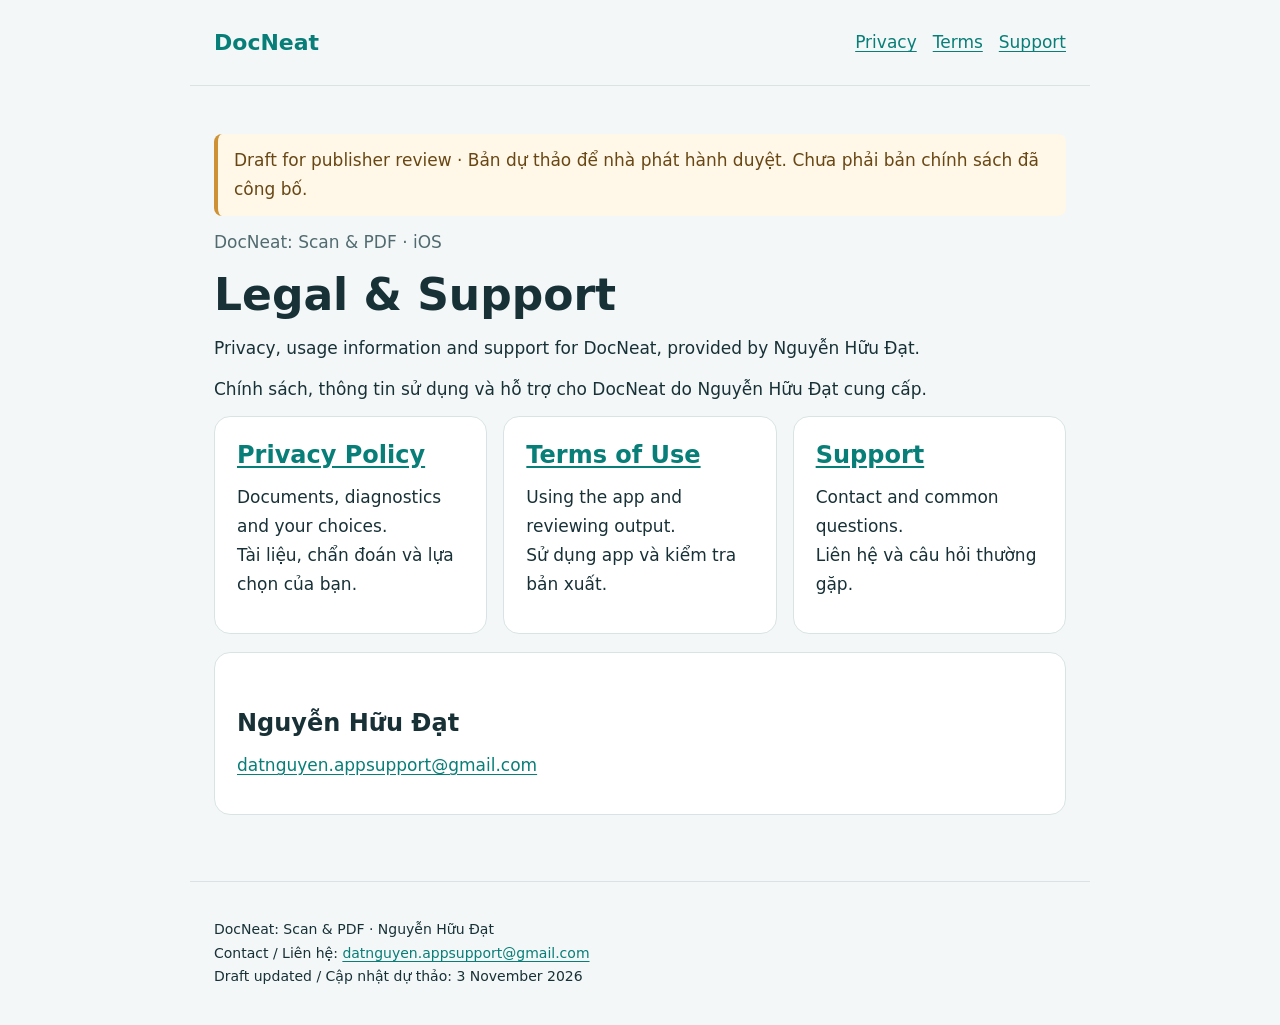
==== index.html @ e888bd0f "Add DocNeat legal pages" ====
<!doctype html>
<html lang="en"><head><meta charset="utf-8"><meta name="viewport" content="width=device-width, initial-scale=1"><meta name="description" content="Privacy, terms and support for DocNeat: Scan &amp; PDF."><title>Legal &amp; Support · DocNeat</title><link rel="stylesheet" href="styles.css"></head><body>
<header><a class="brand" href="index.html">DocNeat</a><nav aria-label="Main navigation"><a href="privacy.html">Privacy</a><a href="terms.html">Terms</a><a href="support.html">Support</a></nav></header>
<main><p class="notice">Draft for publisher review · Bản dự thảo để nhà phát hành duyệt. Chưa phải bản chính sách đã công bố.</p><p class="muted">DocNeat: Scan &amp; PDF · iOS</p><h1>Legal &amp; Support</h1><p>Privacy, usage information and support for DocNeat, provided by Nguyễn Hữu Đạt.</p><p lang="vi">Chính sách, thông tin sử dụng và hỗ trợ cho DocNeat do Nguyễn Hữu Đạt cung cấp.</p><div class="cards"><article class="card"><h2><a href="privacy.html">Privacy Policy</a></h2><p>Documents, diagnostics and your choices.<br><span lang="vi">Tài liệu, chẩn đoán và lựa chọn của bạn.</span></p></article><article class="card"><h2><a href="terms.html">Terms of Use</a></h2><p>Using the app and reviewing output.<br><span lang="vi">Sử dụng app và kiểm tra bản xuất.</span></p></article><article class="card"><h2><a href="support.html">Support</a></h2><p>Contact and common questions.<br><span lang="vi">Liên hệ và câu hỏi thường gặp.</span></p></article></div><section class="card"><h2>Nguyễn Hữu Đạt</h2><p><a href="mailto:datnguyen.appsupport@gmail.com">datnguyen.appsupport@gmail.com</a></p></section></main>
<footer><p>DocNeat: Scan &amp; PDF · Nguyễn Hữu Đạt<br>Contact / Liên hệ: <a href="mailto:datnguyen.appsupport@gmail.com">datnguyen.appsupport@gmail.com</a><br>Draft updated / Cập nhật dự thảo: 3 November 2026</p></footer></body></html>
---- styles.css ----
*{box-sizing:border-box}html{scroll-behavior:smooth}body{margin:0;background:#f3f7f7;color:#183137;font:17px/1.7 system-ui,-apple-system,sans-serif}a{color:#087e78;text-underline-offset:3px}a:hover{text-decoration-thickness:2px}a:focus-visible{outline:3px solid #d38c24;outline-offset:4px}header,main,footer{max-width:900px;margin:auto;padding:24px}header{display:flex;gap:16px;justify-content:space-between;align-items:center;flex-wrap:wrap;border-bottom:1px solid #d8e4e3}.brand{font-size:22px;font-weight:750;text-decoration:none}nav{display:flex;flex-wrap:wrap;gap:16px}main{padding-top:36px;padding-bottom:48px}h1{font-size:clamp(30px,6vw,44px);line-height:1.2;margin:12px 0}h2{font-size:24px;line-height:1.35;margin:32px 0 12px}h3{font-size:19px;line-height:1.4;margin:24px 0 8px}p{margin:12px 0}.muted{color:#526b70}.notice{border-left:4px solid #ce9235;background:#fff7e8;padding:12px 16px;border-radius:8px;color:#684714}.language-nav{margin:24px 0;display:flex;gap:20px}.card{padding:22px;background:#fff;border:1px solid #d8e4e3;border-radius:16px;margin:18px 0}.cards{display:grid;grid-template-columns:repeat(auto-fit,minmax(220px,1fr));gap:16px}.cards .card{margin:0}.cards h2{margin:0 0 10px}li{margin:8px 0}section[id]{scroll-margin-top:20px}footer{border-top:1px solid #d8e4e3;font-size:14px;overflow-wrap:anywhere}code{font-size:14px}hr{border:0;border-top:1px solid #d8e4e3;margin:40px 0}@media(prefers-color-scheme:dark){body{background:#101e22;color:#e2efef}a{color:#72d8cf}.muted{color:#adc2c5}header,footer,hr{border-color:#35494e}.card{background:#182b30;border-color:#35494e}.notice{background:#342b1a;color:#f2d398}}
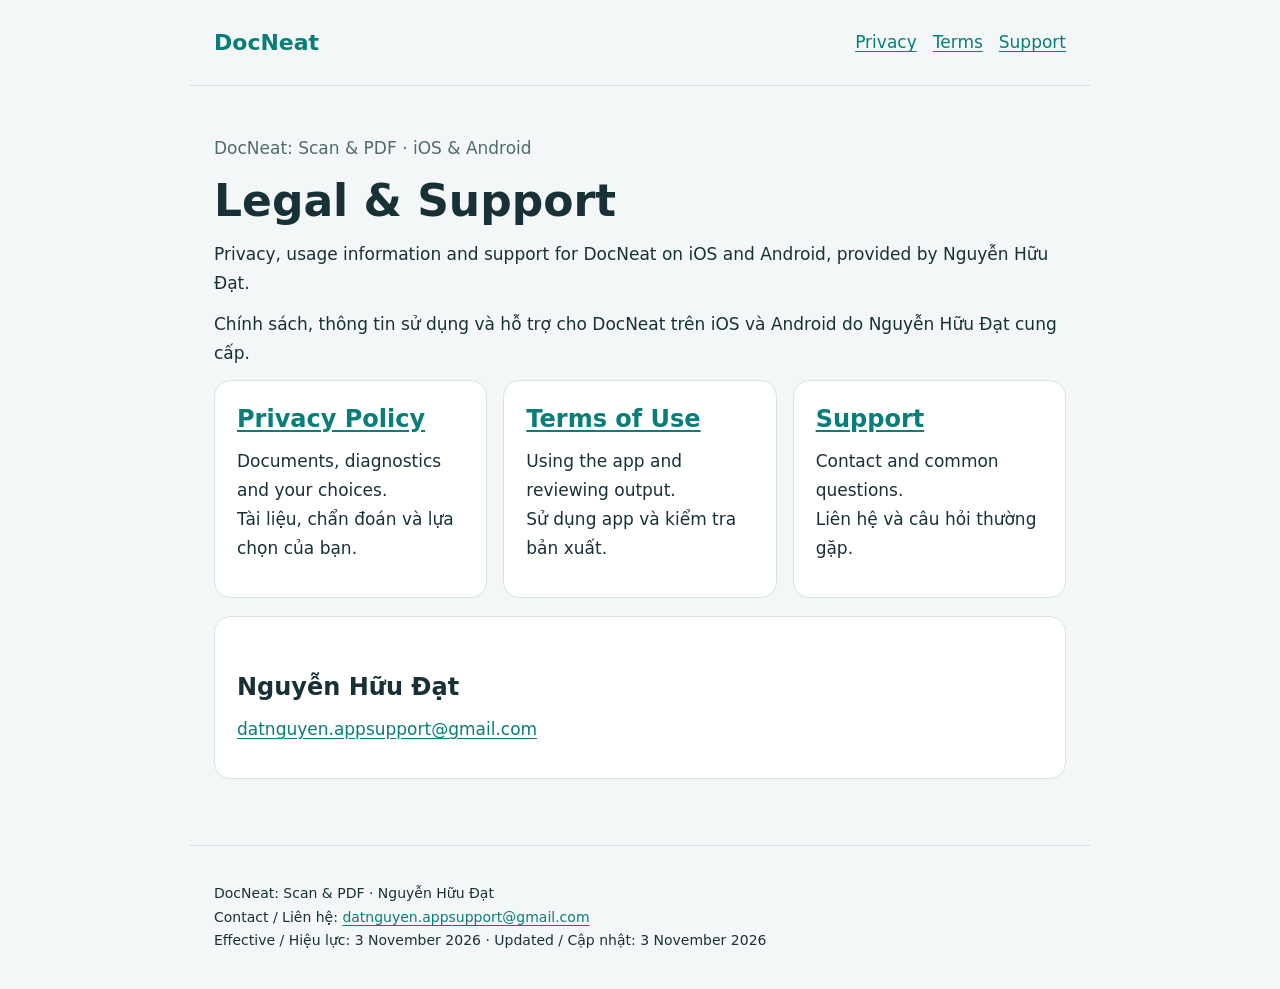
==== commit 9db6f27e: "Update Privacy and Terms for iOS and Android" ====
--- a/index.html
+++ b/index.html
@@ -1,5 +1,5 @@
 <!doctype html>
 <html lang="en"><head><meta charset="utf-8"><meta name="viewport" content="width=device-width, initial-scale=1"><meta name="description" content="Privacy, terms and support for DocNeat: Scan &amp; PDF."><title>Legal &amp; Support · DocNeat</title><link rel="stylesheet" href="styles.css"></head><body>
 <header><a class="brand" href="index.html">DocNeat</a><nav aria-label="Main navigation"><a href="privacy.html">Privacy</a><a href="terms.html">Terms</a><a href="support.html">Support</a></nav></header>
-<main><p class="notice">Draft for publisher review · Bản dự thảo để nhà phát hành duyệt. Chưa phải bản chính sách đã công bố.</p><p class="muted">DocNeat: Scan &amp; PDF · iOS</p><h1>Legal &amp; Support</h1><p>Privacy, usage information and support for DocNeat, provided by Nguyễn Hữu Đạt.</p><p lang="vi">Chính sách, thông tin sử dụng và hỗ trợ cho DocNeat do Nguyễn Hữu Đạt cung cấp.</p><div class="cards"><article class="card"><h2><a href="privacy.html">Privacy Policy</a></h2><p>Documents, diagnostics and your choices.<br><span lang="vi">Tài liệu, chẩn đoán và lựa chọn của bạn.</span></p></article><article class="card"><h2><a href="terms.html">Terms of Use</a></h2><p>Using the app and reviewing output.<br><span lang="vi">Sử dụng app và kiểm tra bản xuất.</span></p></article><article class="card"><h2><a href="support.html">Support</a></h2><p>Contact and common questions.<br><span lang="vi">Liên hệ và câu hỏi thường gặp.</span></p></article></div><section class="card"><h2>Nguyễn Hữu Đạt</h2><p><a href="mailto:datnguyen.appsupport@gmail.com">datnguyen.appsupport@gmail.com</a></p></section></main>
-<footer><p>DocNeat: Scan &amp; PDF · Nguyễn Hữu Đạt<br>Contact / Liên hệ: <a href="mailto:datnguyen.appsupport@gmail.com">datnguyen.appsupport@gmail.com</a><br>Draft updated / Cập nhật dự thảo: 3 November 2026</p></footer></body></html>+<main><p class="muted">DocNeat: Scan &amp; PDF · iOS &amp; Android</p><h1>Legal &amp; Support</h1><p>Privacy, usage information and support for DocNeat on iOS and Android, provided by Nguyễn Hữu Đạt.</p><p lang="vi">Chính sách, thông tin sử dụng và hỗ trợ cho DocNeat trên iOS và Android do Nguyễn Hữu Đạt cung cấp.</p><div class="cards"><article class="card"><h2><a href="privacy.html">Privacy Policy</a></h2><p>Documents, diagnostics and your choices.<br><span lang="vi">Tài liệu, chẩn đoán và lựa chọn của bạn.</span></p></article><article class="card"><h2><a href="terms.html">Terms of Use</a></h2><p>Using the app and reviewing output.<br><span lang="vi">Sử dụng app và kiểm tra bản xuất.</span></p></article><article class="card"><h2><a href="support.html">Support</a></h2><p>Contact and common questions.<br><span lang="vi">Liên hệ và câu hỏi thường gặp.</span></p></article></div><section class="card"><h2>Nguyễn Hữu Đạt</h2><p><a href="mailto:datnguyen.appsupport@gmail.com">datnguyen.appsupport@gmail.com</a></p></section></main>
+<footer><p>DocNeat: Scan &amp; PDF · Nguyễn Hữu Đạt<br>Contact / Liên hệ: <a href="mailto:datnguyen.appsupport@gmail.com">datnguyen.appsupport@gmail.com</a><br>Effective / Hiệu lực: 3 November 2026 · Updated / Cập nhật: 3 November 2026</p></footer></body></html>
